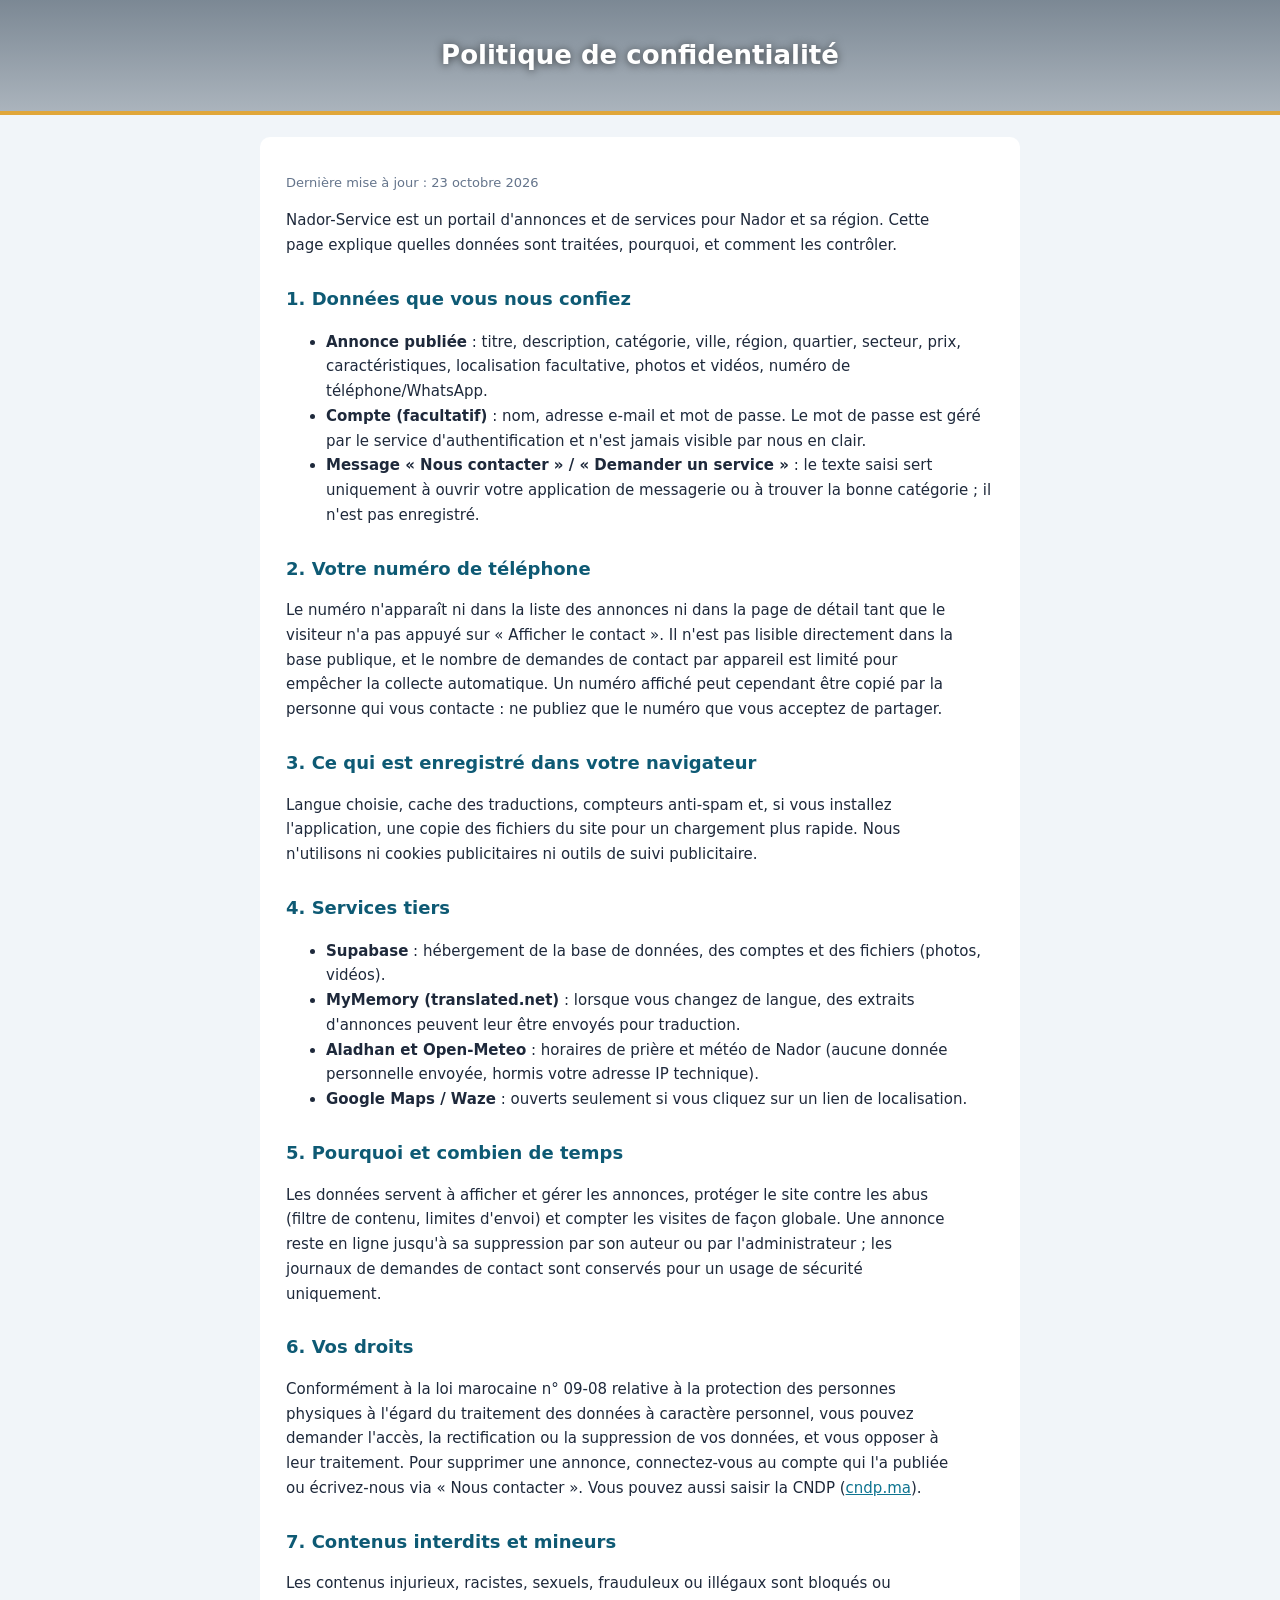
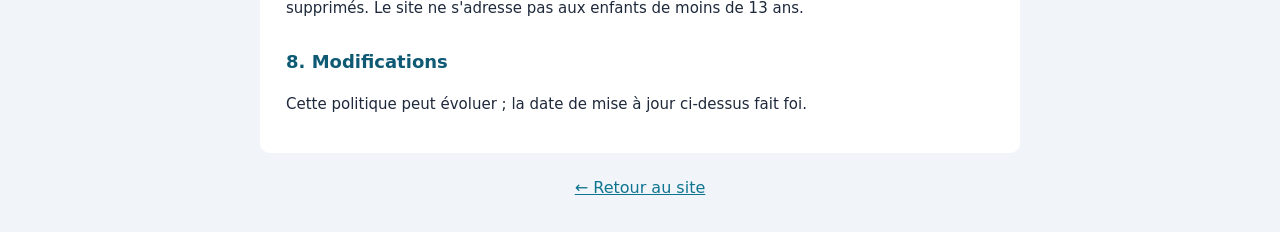
==== confidentialite.html @ ded0e0e3 "Add files via upload" ====
﻿<!DOCTYPE html>
<html lang="fr">
<head>
<meta charset="UTF-8"><meta name="viewport" content="width=device-width, initial-scale=1.0">
<title>Politique de confidentialité - Nador-Service</title>
<link rel="manifest" href="manifest.webmanifest"><meta name="theme-color" content="#0e5a74">
<style>
 body{margin:0;font-family:'Segoe UI',system-ui,sans-serif;background:#f1f5f9;color:#1e293b;line-height:1.65}
 header{background:linear-gradient(rgba(7,28,48,.5),rgba(7,28,48,.3)),url(images/nador-baie.jpg) center 35%/cover;color:#fff;text-align:center;padding:34px 16px;border-bottom:4px solid #e0a63a}
 header h1{margin:0;font-size:26px;text-shadow:0 1px 8px rgba(0,0,0,.6)}
 main{max-width:760px;margin:22px auto;background:#fff;border-radius:10px;padding:22px 26px;width:calc(100% - 28px);box-sizing:border-box}
 h2{font-size:18px;color:#0e5a74;margin:26px 0 6px} p,li{font-size:15px;max-width:70ch}
 a{color:#0e7490}.retour{display:block;text-align:center;margin:8px 0 30px}.maj{color:#64748b;font-size:13px}
</style>
</head>
<body>
<header><h1>Politique de confidentialité</h1></header>
<main>
<p class="maj">Dernière mise à jour : 23 octobre 2026</p>
<p>Nador-Service est un portail d'annonces et de services pour Nador et sa région. Cette page explique quelles données sont traitées, pourquoi, et comment les contrôler.</p>

<h2>1. Données que vous nous confiez</h2>
<ul>
<li><b>Annonce publiée</b> : titre, description, catégorie, ville, région, quartier, secteur, prix, caractéristiques, localisation facultative, photos et vidéos, numéro de téléphone/WhatsApp.</li>
<li><b>Compte (facultatif)</b> : nom, adresse e-mail et mot de passe. Le mot de passe est géré par le service d'authentification et n'est jamais visible par nous en clair.</li>
<li><b>Message « Nous contacter » / « Demander un service »</b> : le texte saisi sert uniquement à ouvrir votre application de messagerie ou à trouver la bonne catégorie ; il n'est pas enregistré.</li>
</ul>

<h2>2. Votre numéro de téléphone</h2>
<p>Le numéro n'apparaît ni dans la liste des annonces ni dans la page de détail tant que le visiteur n'a pas appuyé sur « Afficher le contact ». Il n'est pas lisible directement dans la base publique, et le nombre de demandes de contact par appareil est limité pour empêcher la collecte automatique. Un numéro affiché peut cependant être copié par la personne qui vous contacte : ne publiez que le numéro que vous acceptez de partager.</p>

<h2>3. Ce qui est enregistré dans votre navigateur</h2>
<p>Langue choisie, cache des traductions, compteurs anti-spam et, si vous installez l'application, une copie des fichiers du site pour un chargement plus rapide. Nous n'utilisons ni cookies publicitaires ni outils de suivi publicitaire.</p>

<h2>4. Services tiers</h2>
<ul>
<li><b>Supabase</b> : hébergement de la base de données, des comptes et des fichiers (photos, vidéos).</li>
<li><b>MyMemory (translated.net)</b> : lorsque vous changez de langue, des extraits d'annonces peuvent leur être envoyés pour traduction.</li>
<li><b>Aladhan et Open-Meteo</b> : horaires de prière et météo de Nador (aucune donnée personnelle envoyée, hormis votre adresse IP technique).</li>
<li><b>Google Maps / Waze</b> : ouverts seulement si vous cliquez sur un lien de localisation.</li>
</ul>

<h2>5. Pourquoi et combien de temps</h2>
<p>Les données servent à afficher et gérer les annonces, protéger le site contre les abus (filtre de contenu, limites d'envoi) et compter les visites de façon globale. Une annonce reste en ligne jusqu'à sa suppression par son auteur ou par l'administrateur ; les journaux de demandes de contact sont conservés pour un usage de sécurité uniquement.</p>

<h2>6. Vos droits</h2>
<p>Conformément à la loi marocaine n° 09-08 relative à la protection des personnes physiques à l'égard du traitement des données à caractère personnel, vous pouvez demander l'accès, la rectification ou la suppression de vos données, et vous opposer à leur traitement. Pour supprimer une annonce, connectez-vous au compte qui l'a publiée ou écrivez-nous via « Nous contacter ». Vous pouvez aussi saisir la CNDP (<a href="https://www.cndp.ma" target="_blank" rel="noopener">cndp.ma</a>).</p>

<h2>7. Contenus interdits et mineurs</h2>
<p>Les contenus injurieux, racistes, sexuels, frauduleux ou illégaux sont bloqués ou supprimés. Le site ne s'adresse pas aux enfants de moins de 13 ans.</p>

<h2>8. Modifications</h2>
<p>Cette politique peut évoluer ; la date de mise à jour ci-dessus fait foi.</p>
</main>
<a class="retour" href="index.html">← Retour au site</a>
</body>
</html>
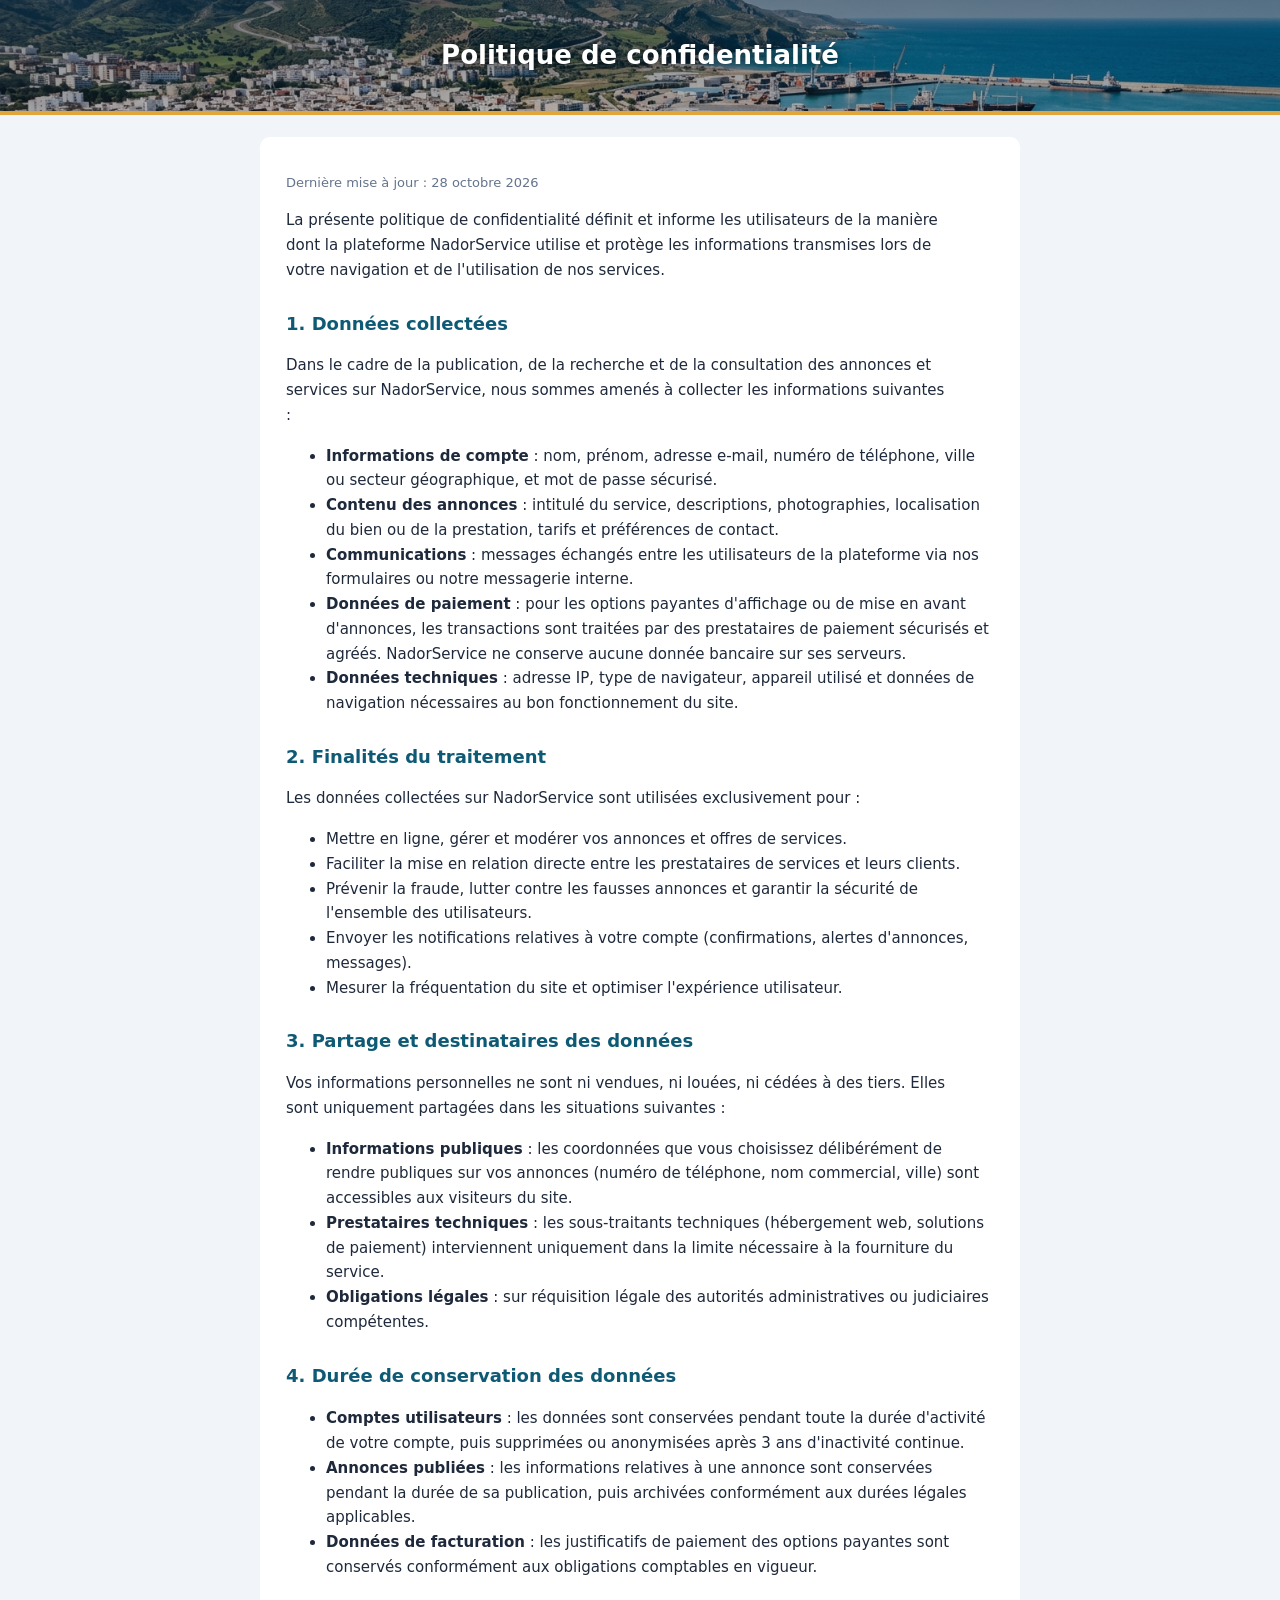
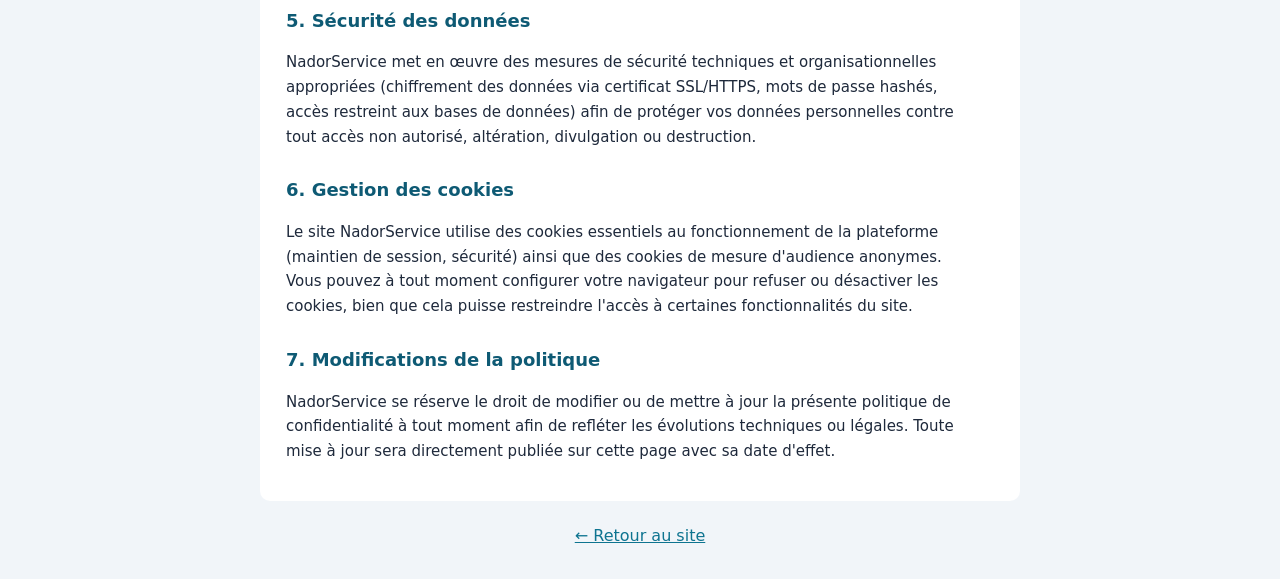
==== commit 3ab40ce8: "Add files via upload" ====
--- a/confidentialite.html
+++ b/confidentialite.html
@@ -16,41 +16,45 @@
 <body>
 <header><h1>Politique de confidentialité</h1></header>
 <main>
-<p class="maj">Dernière mise à jour : 23 octobre 2026</p>
-<p>Nador-Service est un portail d'annonces et de services pour Nador et sa région. Cette page explique quelles données sont traitées, pourquoi, et comment les contrôler.</p>
-
-<h2>1. Données que vous nous confiez</h2>
+<p class="maj">Dernière mise à jour : 28 octobre 2026</p>
+<p>La présente politique de confidentialité définit et informe les utilisateurs de la manière dont la plateforme NadorService utilise et protège les informations transmises lors de votre navigation et de l&#x27;utilisation de nos services.</p>
+<h2>1. Données collectées</h2>
+<p>Dans le cadre de la publication, de la recherche et de la consultation des annonces et services sur NadorService, nous sommes amenés à collecter les informations suivantes :</p>
 <ul>
-<li><b>Annonce publiée</b> : titre, description, catégorie, ville, région, quartier, secteur, prix, caractéristiques, localisation facultative, photos et vidéos, numéro de téléphone/WhatsApp.</li>
-<li><b>Compte (facultatif)</b> : nom, adresse e-mail et mot de passe. Le mot de passe est géré par le service d'authentification et n'est jamais visible par nous en clair.</li>
-<li><b>Message « Nous contacter » / « Demander un service »</b> : le texte saisi sert uniquement à ouvrir votre application de messagerie ou à trouver la bonne catégorie ; il n'est pas enregistré.</li>
+<li><b>Informations de compte</b> : nom, prénom, adresse e-mail, numéro de téléphone, ville ou secteur géographique, et mot de passe sécurisé.</li>
+<li><b>Contenu des annonces</b> : intitulé du service, descriptions, photographies, localisation du bien ou de la prestation, tarifs et préférences de contact.</li>
+<li><b>Communications</b> : messages échangés entre les utilisateurs de la plateforme via nos formulaires ou notre messagerie interne.</li>
+<li><b>Données de paiement</b> : pour les options payantes d&#x27;affichage ou de mise en avant d&#x27;annonces, les transactions sont traitées par des prestataires de paiement sécurisés et agréés. NadorService ne conserve aucune donnée bancaire sur ses serveurs.</li>
+<li><b>Données techniques</b> : adresse IP, type de navigateur, appareil utilisé et données de navigation nécessaires au bon fonctionnement du site.</li>
 </ul>
-
-<h2>2. Votre numéro de téléphone</h2>
-<p>Le numéro n'apparaît ni dans la liste des annonces ni dans la page de détail tant que le visiteur n'a pas appuyé sur « Afficher le contact ». Il n'est pas lisible directement dans la base publique, et le nombre de demandes de contact par appareil est limité pour empêcher la collecte automatique. Un numéro affiché peut cependant être copié par la personne qui vous contacte : ne publiez que le numéro que vous acceptez de partager.</p>
-
-<h2>3. Ce qui est enregistré dans votre navigateur</h2>
-<p>Langue choisie, cache des traductions, compteurs anti-spam et, si vous installez l'application, une copie des fichiers du site pour un chargement plus rapide. Nous n'utilisons ni cookies publicitaires ni outils de suivi publicitaire.</p>
-
-<h2>4. Services tiers</h2>
+<h2>2. Finalités du traitement</h2>
+<p>Les données collectées sur NadorService sont utilisées exclusivement pour :</p>
 <ul>
-<li><b>Supabase</b> : hébergement de la base de données, des comptes et des fichiers (photos, vidéos).</li>
-<li><b>MyMemory (translated.net)</b> : lorsque vous changez de langue, des extraits d'annonces peuvent leur être envoyés pour traduction.</li>
-<li><b>Aladhan et Open-Meteo</b> : horaires de prière et météo de Nador (aucune donnée personnelle envoyée, hormis votre adresse IP technique).</li>
-<li><b>Google Maps / Waze</b> : ouverts seulement si vous cliquez sur un lien de localisation.</li>
+<li>Mettre en ligne, gérer et modérer vos annonces et offres de services.</li>
+<li>Faciliter la mise en relation directe entre les prestataires de services et leurs clients.</li>
+<li>Prévenir la fraude, lutter contre les fausses annonces et garantir la sécurité de l&#x27;ensemble des utilisateurs.</li>
+<li>Envoyer les notifications relatives à votre compte (confirmations, alertes d&#x27;annonces, messages).</li>
+<li>Mesurer la fréquentation du site et optimiser l&#x27;expérience utilisateur.</li>
 </ul>
-
-<h2>5. Pourquoi et combien de temps</h2>
-<p>Les données servent à afficher et gérer les annonces, protéger le site contre les abus (filtre de contenu, limites d'envoi) et compter les visites de façon globale. Une annonce reste en ligne jusqu'à sa suppression par son auteur ou par l'administrateur ; les journaux de demandes de contact sont conservés pour un usage de sécurité uniquement.</p>
-
-<h2>6. Vos droits</h2>
-<p>Conformément à la loi marocaine n° 09-08 relative à la protection des personnes physiques à l'égard du traitement des données à caractère personnel, vous pouvez demander l'accès, la rectification ou la suppression de vos données, et vous opposer à leur traitement. Pour supprimer une annonce, connectez-vous au compte qui l'a publiée ou écrivez-nous via « Nous contacter ». Vous pouvez aussi saisir la CNDP (<a href="https://www.cndp.ma" target="_blank" rel="noopener">cndp.ma</a>).</p>
-
-<h2>7. Contenus interdits et mineurs</h2>
-<p>Les contenus injurieux, racistes, sexuels, frauduleux ou illégaux sont bloqués ou supprimés. Le site ne s'adresse pas aux enfants de moins de 13 ans.</p>
-
-<h2>8. Modifications</h2>
-<p>Cette politique peut évoluer ; la date de mise à jour ci-dessus fait foi.</p>
+<h2>3. Partage et destinataires des données</h2>
+<p>Vos informations personnelles ne sont ni vendues, ni louées, ni cédées à des tiers. Elles sont uniquement partagées dans les situations suivantes :</p>
+<ul>
+<li><b>Informations publiques</b> : les coordonnées que vous choisissez délibérément de rendre publiques sur vos annonces (numéro de téléphone, nom commercial, ville) sont accessibles aux visiteurs du site.</li>
+<li><b>Prestataires techniques</b> : les sous-traitants techniques (hébergement web, solutions de paiement) interviennent uniquement dans la limite nécessaire à la fourniture du service.</li>
+<li><b>Obligations légales</b> : sur réquisition légale des autorités administratives ou judiciaires compétentes.</li>
+</ul>
+<h2>4. Durée de conservation des données</h2>
+<ul>
+<li><b>Comptes utilisateurs</b> : les données sont conservées pendant toute la durée d&#x27;activité de votre compte, puis supprimées ou anonymisées après 3 ans d&#x27;inactivité continue.</li>
+<li><b>Annonces publiées</b> : les informations relatives à une annonce sont conservées pendant la durée de sa publication, puis archivées conformément aux durées légales applicables.</li>
+<li><b>Données de facturation</b> : les justificatifs de paiement des options payantes sont conservés conformément aux obligations comptables en vigueur.</li>
+</ul>
+<h2>5. Sécurité des données</h2>
+<p>NadorService met en œuvre des mesures de sécurité techniques et organisationnelles appropriées (chiffrement des données via certificat SSL/HTTPS, mots de passe hashés, accès restreint aux bases de données) afin de protéger vos données personnelles contre tout accès non autorisé, altération, divulgation ou destruction.</p>
+<h2>6. Gestion des cookies</h2>
+<p>Le site NadorService utilise des cookies essentiels au fonctionnement de la plateforme (maintien de session, sécurité) ainsi que des cookies de mesure d&#x27;audience anonymes. Vous pouvez à tout moment configurer votre navigateur pour refuser ou désactiver les cookies, bien que cela puisse restreindre l&#x27;accès à certaines fonctionnalités du site.</p>
+<h2>7. Modifications de la politique</h2>
+<p>NadorService se réserve le droit de modifier ou de mettre à jour la présente politique de confidentialité à tout moment afin de refléter les évolutions techniques ou légales. Toute mise à jour sera directement publiée sur cette page avec sa date d&#x27;effet.</p>
 </main>
 <a class="retour" href="index.html">← Retour au site</a>
 </body>
